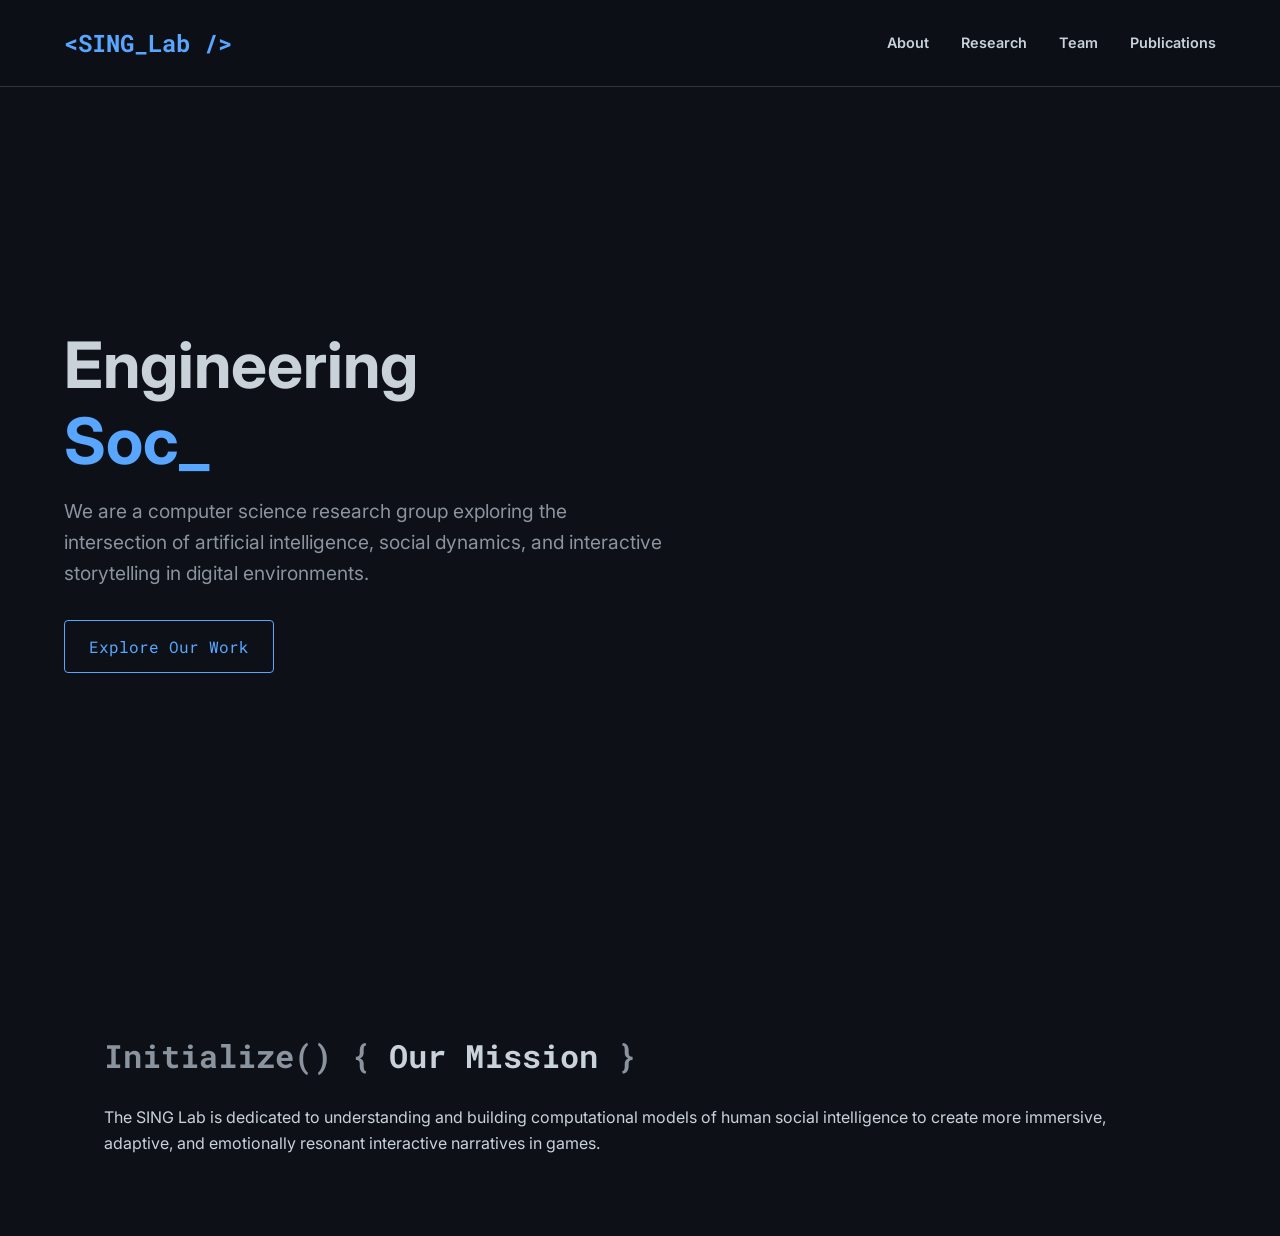
==== index.html @ e03c89e9 "init, first draft" ====
<!DOCTYPE html>
<html lang="en">
<head>
    <meta charset="UTF-8">
    <meta name="viewport" content="width=device-width, initial-scale=1.0">
    <title>SING Lab | Social Intelligence in Games</title>
    <link rel="stylesheet" href="style.css">
    <link href="https://fonts.googleapis.com/css2?family=Inter:wght@300;400;600&family=Roboto+Mono:wght@400;700&display=swap" rel="stylesheet">
</head>
<body>

    <nav>
        <div class="logo">&lt;SING_Lab /&gt;</div>
        <ul class="nav-links">
            <li><a href="#about">About</a></li>
            <li><a href="#research">Research</a></li>
            <li><a href="#team">Team</a></li>
            <li><a href="#publications">Publications</a></li>
        </ul>
    </nav>

    <header class="hero">
        <div class="hero-content">
            <h1>Engineering <br><span class="typewriter-text" id="typewriter"></span><span class="cursor">_</span></h1>
            <p>We are a computer science research group exploring the intersection of artificial intelligence, social dynamics, and interactive storytelling in digital environments.</p>
            <a href="#research" class="btn">Explore Our Work</a>
        </div>
    </header>

    <section id="about" class="container">
        <h2 class="section-title">Initialize() { <span>Our Mission</span> }</h2>
        <p>The SING Lab is dedicated to understanding and building computational models of human social intelligence to create more immersive, adaptive, and emotionally resonant interactive narratives in games.</p>
    </section>

    <script src="script.js"></script>
</body>
</html>
---- style.css ----
:root {
    /* Color Palette */
    --bg-main: #0d1117;       /* Deep IDE Dark */
    --bg-card: #161b22;       /* Slightly lighter for contrast */
    --text-primary: #c9d1d9;  /* Off-white */
    --text-muted: #8b949e;    /* Gray */
    --accent: #58a6ff;        /* Code Blue */
    --accent-hover: #1f6feb;
    
    /* Typography */
    --font-sans: 'Inter', sans-serif;
    --font-mono: 'Roboto Mono', monospace;
}

* {
    margin: 0;
    padding: 0;
    box-sizing: border-box;
}

body {
    font-family: var(--font-sans);
    background-color: var(--bg-main);
    color: var(--text-primary);
    line-height: 1.6;
}

/* Navigation */
nav {
    display: flex;
    justify-content: space-between;
    align-items: center;
    padding: 1.5rem 5%;
    background-color: rgba(13, 17, 23, 0.9);
    position: fixed;
    width: 100%;
    top: 0;
    backdrop-filter: blur(10px);
    border-bottom: 1px solid #30363d;
    z-index: 100;
}

.logo {
    font-family: var(--font-mono);
    font-weight: 700;
    font-size: 1.5rem;
    color: var(--accent);
}

.nav-links {
    display: flex;
    list-style: none;
    gap: 2rem;
}

.nav-links a {
    color: var(--text-primary);
    text-decoration: none;
    font-size: 0.9rem;
    font-weight: 600;
    transition: color 0.3s;
}

.nav-links a:hover {
    color: var(--accent);
}

/* Hero Section */
.hero {
    height: 100vh;
    display: flex;
    align-items: center;
    padding: 0 5%;
    margin-top: 50px;
}

.hero-content {
    max-width: 800px;
}

h1 {
    font-size: 4rem;
    line-height: 1.2;
    margin-bottom: 1rem;
}

.typewriter-text {
    color: var(--accent);
}

.cursor {
    animation: blink 1s step-end infinite;
    color: var(--accent);
}

@keyframes blink {
    50% { opacity: 0; }
}

.hero p {
    font-size: 1.2rem;
    color: var(--text-muted);
    margin-bottom: 2rem;
    max-width: 600px;
}

/* Buttons */
.btn {
    display: inline-block;
    padding: 0.8rem 1.5rem;
    background-color: transparent;
    color: var(--accent);
    text-decoration: none;
    border: 1px solid var(--accent);
    border-radius: 4px;
    font-family: var(--font-mono);
    transition: all 0.3s;
}

.btn:hover {
    background-color: var(--accent);
    color: var(--bg-main);
}

/* Container & Sections */
.container {
    padding: 5rem 5%;
    max-width: 1200px;
    margin: 0 auto;
}

.section-title {
    font-family: var(--font-mono);
    font-size: 2rem;
    margin-bottom: 1.5rem;
    color: var(--text-muted);
}

.section-title span {
    color: var(--text-primary);
}
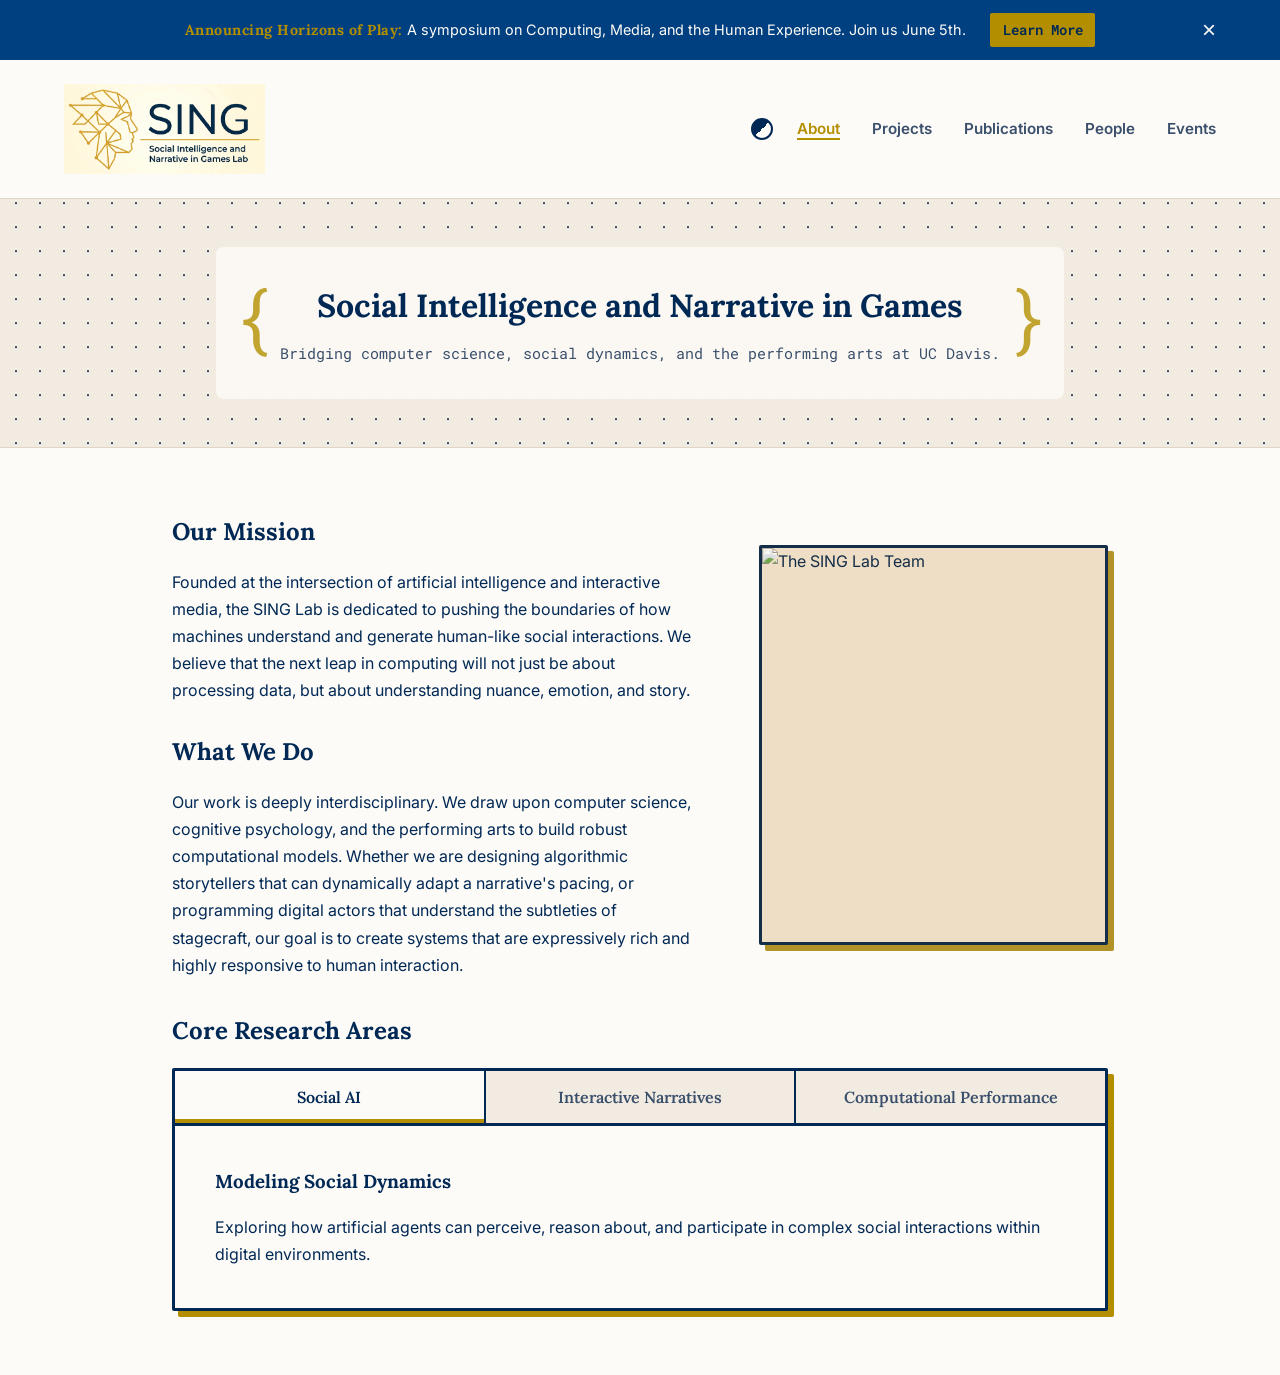
==== commit eb00cf8c: "adding base files" ====
--- a/index.html
+++ b/index.html
@@ -3,33 +3,82 @@
 <head>
     <meta charset="UTF-8">
     <meta name="viewport" content="width=device-width, initial-scale=1.0">
-    <title>SING Lab | Social Intelligence in Games</title>
+    <title>About | SING Lab</title>
     <link rel="stylesheet" href="style.css">
-    <link href="https://fonts.googleapis.com/css2?family=Inter:wght@300;400;600&family=Roboto+Mono:wght@400;700&display=swap" rel="stylesheet">
+    <link href="https://fonts.googleapis.com/css2?family=Lora:wght@400;600&family=Inter:wght@300;400;600&family=Roboto+Mono:wght@700&display=swap" rel="stylesheet">
 </head>
 <body>
+    <div class="symposium-banner" id="symposium-banner">
+        <span class="banner-text"><strong>Announcing Horizons of Play:</strong> A symposium on Computing, Media, and the Human Experience. Join us June 5th.</span>
+        <a href="events.html" class="banner-btn">Learn More</a>
+        <button id="close-banner" class="close-banner-btn" aria-label="Dismiss banner">&times;</button>
+    </div>
 
     <nav>
-        <div class="logo">&lt;SING_Lab /&gt;</div>
+        <a href="index.html" class="nav-brand">
+            <img src="media/sing-logo-test.png" alt="SING Lab Logo" class="brand-icon">
+        </a>
+        <button id="theme-toggle" class="theme-btn" aria-label="Toggle Dark Mode"></button>
+        <button class="hamburger" aria-label="Toggle navigation">
+            <span class="bar"></span>
+            <span class="bar"></span>
+            <span class="bar"></span>
+        </button>
+
         <ul class="nav-links">
-            <li><a href="#about">About</a></li>
-            <li><a href="#research">Research</a></li>
-            <li><a href="#team">Team</a></li>
-            <li><a href="#publications">Publications</a></li>
+            <li><a href="index.html">About</a></li>
+            <li><a href="projects.html">Projects</a></li>
+            <li><a href="publications.html">Publications</a></li>
+            <li><a href="people.html">People</a></li>
+            <li><a href="events.html">Events</a></li>
         </ul>
     </nav>
 
     <header class="hero">
-        <div class="hero-content">
-            <h1>Engineering <br><span class="typewriter-text" id="typewriter"></span><span class="cursor">_</span></h1>
-            <p>We are a computer science research group exploring the intersection of artificial intelligence, social dynamics, and interactive storytelling in digital environments.</p>
-            <a href="#research" class="btn">Explore Our Work</a>
+        <div class="container hero-content">
+            <h1 id="glitch-target">Social Intelligence and Narrative in Games</h1>
+            <p>Bridging computer science, social dynamics, and the performing arts at UC Davis.</p>
         </div>
     </header>
 
-    <section id="about" class="container">
-        <h2 class="section-title">Initialize() { <span>Our Mission</span> }</h2>
-        <p>The SING Lab is dedicated to understanding and building computational models of human social intelligence to create more immersive, adaptive, and emotionally resonant interactive narratives in games.</p>
+    <section class="container pb-2 split-layout">
+        <div class="about-text">
+            <h2>Our Mission</h2>
+            <p>Founded at the intersection of artificial intelligence and interactive media, the SING Lab is dedicated to pushing the boundaries of how machines understand and generate human-like social interactions. We believe that the next leap in computing will not just be about processing data, but about understanding nuance, emotion, and story.</p>
+            <br>
+            <h2>What We Do</h2>
+            <p>Our work is deeply interdisciplinary. We draw upon computer science, cognitive psychology, and the performing arts to build robust computational models. Whether we are designing algorithmic storytellers that can dynamically adapt a narrative's pacing, or programming digital actors that understand the subtleties of stagecraft, our goal is to create systems that are expressively rich and highly responsive to human interaction.</p>
+        </div>
+        
+        <div class="about-image">
+            <img src="lab-photo.jpg" alt="The SING Lab Team" class="image-frame" style="min-height: 400px;">
+        </div>
+    </section>
+
+    <section id="research" class="container pt-0">
+        <h2>Core Research Areas</h2>
+        <div class="tab-container">
+            <div class="tab-buttons">
+                <button class="tab-btn active" onclick="openTab(event, 'social-ai')">Social AI</button>
+                <button class="tab-btn" onclick="openTab(event, 'interactive-narrative')">Interactive Narratives</button>
+                <button class="tab-btn" onclick="openTab(event, 'computational-performance')">Computational Performance</button>
+            </div>
+
+            <div id="social-ai" class="tab-content active">
+                <h3>Modeling Social Dynamics</h3>
+                <p>Exploring how artificial agents can perceive, reason about, and participate in complex social interactions within digital environments.</p>
+            </div>
+
+            <div id="interactive-narrative" class="tab-content">
+                <h3>Algorithmic Story Generation</h3>
+                <p>Focusing on the computational authoring of complex narratives, creating systems that autonomously generate compelling dramatic arcs, dynamic plotlines, and deeply expressive story worlds.</p>
+            </div>
+
+            <div id="computational-performance" class="tab-content">
+                <h3>Theatrical and Artistic Execution</h3>
+                <p>Bridging computer science and the performing arts by developing systems that model stagecraft and seek to enable human-like artistic performances in virtual spaces.</p>
+            </div>
+        </div>
     </section>
 
     <script src="script.js"></script>
--- a/style.css
+++ b/style.css
@@ -1,14 +1,19 @@
+/* =========================================
+   1. GLOBAL VARIABLES & BASE STYLES
+   ========================================= */
 :root {
-    /* Color Palette */
-    --bg-main: #0d1117;       /* Deep IDE Dark */
-    --bg-card: #161b22;       /* Slightly lighter for contrast */
-    --text-primary: #c9d1d9;  /* Off-white */
-    --text-muted: #8b949e;    /* Gray */
-    --accent: #58a6ff;        /* Code Blue */
-    --accent-hover: #1f6feb;
+    /* Modern Parchment & UC Davis Theme */
+    --bg-main: #FDFBF7;       /* Bright, warm ivory (Main Parchment) */
+    --bg-secondary: #F2EBE1;  /* Slightly deeper cream for contrast */
+    --text-main: #002855;     /* Deep Navy (Aggie Blue) */
+    --text-muted: #3A4F6B;    /* Lighter blue-gray for secondary text */
+    --accent-blue: #004080;   /* Academic Blue */
+    --accent-gold: #B38F00;   /* Refined UC Davis Gold */
+    --border-color: #E0D6C8;  /* Warm, subtle border */
     
     /* Typography */
-    --font-sans: 'Inter', sans-serif;
+    --font-heading: 'Lora', serif;
+    --font-body: 'Inter', sans-serif;
     --font-mono: 'Roboto Mono', monospace;
 }
 
@@ -19,32 +24,135 @@
 }
 
 body {
-    font-family: var(--font-sans);
-    background-color: var(--bg-main);
-    color: var(--text-primary);
-    line-height: 1.6;
-}
-
-/* Navigation */
+    font-family: var(--font-body);
+    background-color: var(--bg-main);
+    color: var(--text-main);
+    line-height: 1.7;
+}
+
+h1, h2, h3 {
+    font-family: var(--font-heading);
+    color: var(--text-main);
+    margin-bottom: 1rem;
+}
+
+/* =========================================
+   1.5 DARK MODE VARIABLES & TOGGLE BUTTON
+   ========================================= */
+
+body.dark-theme {
+    --bg-main: #0D1520;       
+    --bg-secondary: #162032;  
+    --text-main: #E2E8F0;     
+    --text-muted: #94A3B8;    
+    --accent-blue: #60A5FA;   
+    --accent-gold: #C5A059;   /* Softer, antique brass/gold instead of bright yellow */
+    --border-color: #1E293B;  
+}
+
+.theme-btn {
+    width: 22px;
+    height: 22px;
+    border-radius: 50%;
+    border: 2px solid var(--text-main);
+    /* Creates a 50/50 diagonal split */
+    background: linear-gradient(135deg, var(--text-main) 50%, transparent 50%);
+    padding: 0;
+    cursor: pointer;
+    margin-right: 1.5rem;
+    margin-left: auto; /* Pushes it to the right on mobile */
+    transition: transform 0.3s ease, border-color 0.3s ease;
+}
+
+.theme-btn:hover {
+    transform: scale(1.1);
+}
+
+/* Update the circle's colors when in dark mode */
+body.dark-theme .theme-btn {
+    border-color: var(--accent-gold);
+    background: linear-gradient(135deg, var(--accent-gold) 50%, transparent 50%);
+}
+
+/* =========================================
+   DARK MODE: HERO CONTENT OVERRIDES
+   ========================================= */
+.dark-theme .hero-content {
+    /* Converts your Deep Slate background (#0D1520) into a transparent RGBA */
+    background-color: rgba(13, 21, 32, 0.85); 
+}
+
+/* Optional: Make the brackets Syntax Blue in dark mode for an IDE feel */
+.dark-theme .hero-content::before,
+.dark-theme .hero-content::after {
+    color: var(--accent-blue); 
+}
+
+/* =========================================
+   2. UTILITIES & CONTAINERS
+   ========================================= */
+.container {
+    max-width: 1000px;
+    margin: 0 auto;
+    padding: 4rem 2rem;
+}
+
+/* Replaces inline styles for specific spacing tweaks */
+.pt-0 { padding-top: 0 !important; }
+.pb-2 { padding-bottom: 2rem !important; }
+.mb-4 { margin-bottom: 4rem !important; }
+
+/* Replaces inline styles for empty states and loading messages */
+.text-italic-muted {
+    color: var(--text-muted);
+    font-style: italic;
+}
+
+/* =========================================
+   3. NAVIGATION & HAMBURGER
+   ========================================= */
 nav {
     display: flex;
     justify-content: space-between;
     align-items: center;
     padding: 1.5rem 5%;
-    background-color: rgba(13, 17, 23, 0.9);
-    position: fixed;
-    width: 100%;
+    background-color: var(--bg-main);
+    border-bottom: 1px solid var(--border-color);
+    position: sticky;
     top: 0;
-    backdrop-filter: blur(10px);
-    border-bottom: 1px solid #30363d;
     z-index: 100;
 }
 
-.logo {
-    font-family: var(--font-mono);
+/* =========================================
+   NAVBAR BRANDING (LOGO & TEXT)
+   ========================================= */
+.nav-brand {
+    display: flex;
+    align-items: center;
+    gap: 0.8rem; /* Space between the image and the text */
+    text-decoration: none;
+    cursor: pointer;
+}
+
+.brand-icon {
+    height: 90px; /* Increased from 36px so it's clearly legible */
+    width: auto;
+    object-fit: contain;
+}
+
+.brand-text {
+    font-family: var(--font-mono);
+    font-size: 1.4rem;
     font-weight: 700;
-    font-size: 1.5rem;
-    color: var(--accent);
+    color: var(--text-main);
+    /* Set a fixed width so the navbar doesn't jump around when the text scrambles */
+    min-width: 105px; 
+    display: inline-block;
+}
+
+/* Ensure the text color correctly swaps in Dark Mode */
+.dark-theme .brand-text {
+    color: var(--text-main); 
 }
 
 .nav-links {
@@ -54,88 +162,797 @@
 }
 
 .nav-links a {
-    color: var(--text-primary);
     text-decoration: none;
+    color: var(--text-muted);
+    font-weight: 600;
+    font-size: 0.95rem;
+    transition: color 0.2s ease;
+}
+
+.nav-links a:hover {
+    color: var(--accent-gold); 
+}
+
+/* Highlights the currently active page in the navbar */
+.nav-links a.active {
+    color: var(--accent-gold);
+    font-weight: 600;
+    border-bottom: 2px solid var(--accent-gold);
+}
+
+.hamburger {
+    display: none;
+    background: none;
+    border: none;
+    cursor: pointer;
+    padding: 0.5rem;
+}
+
+.hamburger .bar {
+    display: block;
+    width: 25px;
+    height: 3px;
+    margin: 5px auto;
+    background-color: var(--text-main); 
+    transition: all 0.3s ease-in-out;
+}
+
+.hamburger:hover .bar {
+    background-color: var(--accent-gold);
+}
+
+/* =========================================
+   4. HERO SECTIONS (ALL PAGES)
+   ========================================= */
+.hero {
+    /* Slightly reduced padding */
+    padding: 3rem 1.5rem; 
+    background-color: var(--bg-secondary);
+    border-bottom: 1px solid var(--border-color);
+    text-align: center;
+    
+    /* Subtle Computational Dot Grid */
+    background-image: radial-gradient(var(--text-muted) 1px, transparent 1px);
+    background-size: 24px 24px;
+    background-position: center;
+}
+
+.hero-content {
+    display: inline-block;
+    padding: 2rem 4rem; /* Extra side padding to give the brackets room to breathe */
+    position: relative; 
+    
+    /* The Contrast Fix: A frosted background that softens the dots behind the text */
+    background-color: rgba(253, 251, 247, 0.85); /* Your ivory color at 85% opacity */
+    backdrop-filter: blur(4px);
+    -webkit-backdrop-filter: blur(4px);
+    
+    border-radius: 8px;
+    border: none;
+    box-shadow: none;
+}
+
+/* The Brackets */
+.hero-content::before,
+.hero-content::after {
+    font-family: var(--font-mono);
+    color: var(--accent-gold);
+    font-size: 4.5rem; /* Slightly larger */
+    font-weight: 400; /* Slightly thicker */
+    position: absolute;
+    top: 50%;
+    transform: translateY(-55%);
+    opacity: 0.8; /* Increased from 0.3 so they clearly stand out */
+}
+
+.hero-content::before {
+    content: '{';
+    left: 1rem;
+}
+
+.hero-content::after {
+    content: '}';
+    right: 1rem;
+}
+
+/* Specific modifier for the 404 page */
+.hero.hero-compact {
+    padding: 3rem 2rem; 
+}
+
+.hero h1 {
+    color: var(--text-main);
+    margin-bottom: 0.5rem;
+}
+
+.hero p {
+    color: var(--text-muted);
+    font-family: var(--font-mono); /* Use the mono font for the sub-header */
+    font-size: 0.95rem;
+}
+
+/* =========================================
+   5. INDEX PAGE: RESEARCH TABS
+   ========================================= */
+.tab-container {
+    background-color: var(--bg-main);
+    overflow: hidden;
+    border: 3px solid var(--text-main);
+    border-radius: 2px;
+    box-shadow: 6px 6px 0px var(--accent-gold);
+}
+
+.tab-buttons {
+    display: flex;
+    background-color: var(--bg-secondary);
+    border-bottom: 3px solid var(--text-main);
+}
+
+.tab-btn {
+    flex: 1;
+    background: none;
+    padding: 1rem;
+    font-size: 1rem;
+    font-family: var(--font-heading);
+    font-weight: 600;
+    color: var(--text-muted);
+    cursor: pointer;
+    transition: all 0.3s ease;
+    border: none;
+    border-right: 2px solid var(--text-main);
+}
+
+.tab-btn:last-child {
+    border-right: none;
+}
+
+.tab-btn:hover {
+    background-color: #E8DECC;
+}
+
+.tab-btn.active {
+    background-color: var(--bg-main);
+    color: var(--text-main);
+    box-shadow: inset 0 -4px 0 var(--accent-gold); 
+}
+
+.tab-content {
+    display: none;
+    padding: 2.5rem;
+    animation: fadeIn 0.4s ease-in-out;
+}
+
+.tab-content.active {
+    display: block;
+}
+
+@keyframes fadeIn {
+    from { opacity: 0; transform: translateY(5px); }
+    to { opacity: 1; transform: translateY(0); }
+}
+
+/* =========================================
+   6. PEOPLE PAGE: TEAM CARDS
+   ========================================= */
+.team-grid {
+    display: grid;
+    grid-template-columns: repeat(auto-fit, minmax(300px, 1fr));
+    gap: 2rem;
+    margin-top: 2rem;
+}
+
+.team-card {
+    background-color: var(--bg-main);
+    padding: 2rem;
+    border: 3px solid var(--text-main);
+    border-radius: 2px;
+    box-shadow: 6px 6px 0px var(--accent-gold);
+}
+
+.team-card h3 {
+    color: var(--accent-blue);
+    margin-bottom: 0.5rem;
+}
+
+.role {
+    font-family: var(--font-mono);
+    font-size: 0.85rem;
+    color: var(--accent-gold);
+    margin-bottom: 1rem;
+    display: block;
+}
+
+.profile-pic {
+    width: 150px;
+    height: 150px;
+    border-radius: 50%;
+    object-fit: cover; /* Ensures non-square images aren't stretched */
+    border: 3px solid var(--text-main);
+    box-shadow: 4px 4px 0px var(--accent-gold);
+    margin-bottom: 1.5rem;
+    
+    /* Applies the same subtle vintage warmth used on project images */
+    filter: sepia(0.2) contrast(0.95);
+    transition: all 0.3s ease;
+}
+
+.profile-pic:hover {
+    filter: sepia(0) contrast(1);
+    transform: translateY(-2px);
+    box-shadow: 4px 6px 0px var(--accent-gold);
+}
+
+/* Optional: Centers the content inside the team cards for a cleaner directory look */
+.team-card {
+    text-align: center;
+    display: flex;
+    flex-direction: column;
+    align-items: center;
+}
+
+/* =========================================
+   6.5 CONTACT & SOCIAL ICONS
+   ========================================= */
+.contact-strip {
+    display: flex;
+    justify-content: center; /* Centers both items neatly in the card */
+    align-items: center;
+    gap: 1.5rem; /* Guarantees space between email and socials */
+    flex-wrap: wrap; /* Allows stacking on very small screens to prevent overlap */
+    
+    margin-top: auto; /* Pushes the strip to the bottom of the card */
+    padding-top: 1.2rem;
+    border-top: 1px dashed var(--border-color);
+}
+
+.email-link {
+    font-family: var(--font-mono);
+    font-size: 0.85rem;
+    color: var(--accent-blue);
+    text-decoration: none;
+    transition: color 0.2s ease;
+}
+
+.email-link:hover {
+    color: var(--accent-gold);
+    text-decoration: underline;
+}
+
+.social-icons {
+    display: flex;
+    gap: 0.8rem;
+}
+
+.social-icon svg {
+    width: 18px;
+    height: 18px;
+    fill: var(--text-muted);
+    transition: fill 0.2s ease, transform 0.2s ease;
+}
+
+.social-icon:hover svg {
+    fill: var(--accent-gold);
+    transform: translateY(-2px); /* Slight 'pop' effect on hover */
+}
+
+/* =========================================
+   7. PROJECTS PAGE: PROJECT CARDS
+   ========================================= */
+.project-grid {
+    display: grid;
+    grid-template-columns: repeat(auto-fit, minmax(350px, 1fr));
+    gap: 2.5rem;
+    margin-top: 2rem;
+}
+
+.project-card {
+    background-color: var(--bg-main);
+    padding: 2.5rem;
+    border: 3px solid var(--text-main);
+    border-radius: 2px;
+    box-shadow: 6px 6px 0px var(--accent-gold);
+    display: flex;
+    flex-direction: column;
+}
+
+.project-card h3 {
+    color: var(--accent-blue);
+    margin-bottom: 0.5rem;
+    font-size: 1.4rem;
+}
+
+.project-meta {
+    font-family: var(--font-mono);
+    font-size: 0.85rem;
+    color: var(--accent-gold);
+    margin-bottom: 1.5rem;
+    display: block;
+    border-bottom: 1px solid var(--border-color);
+    padding-bottom: 0.5rem;
+}
+
+.project-card p {
+    flex-grow: 1;
+}
+
+/* =========================================
+   8. PUBLICATIONS PAGE: PUBLICATION LISTS
+   ========================================= */
+
+/* Remove the old .pub-container-box entirely */
+
+.pub-list {
+    list-style: none;
+    margin-top: 1rem;
+    margin-bottom: 3rem; /* Adds space before the next year */
+}
+
+/* Turn each paper into an individual "Catalog Card" */
+.pub-item {
+    display: flex;
+    flex-direction: column;
+    gap: 0.4rem;
+    background-color: var(--bg-main);
+    padding: 1.5rem 2rem;
+    border: 2px solid var(--text-main);
+    border-radius: 2px;
+    margin-bottom: 1.5rem;
+    
+    /* A softer shadow for the cards to keep the page from feeling too heavy */
+    box-shadow: 4px 4px 0px var(--border-color); 
+    transition: transform 0.2s ease, box-shadow 0.2s ease;
+}
+
+/* Interactive hover effect so the cards feel alive */
+.pub-item:hover {
+    transform: translateY(-2px);
+    box-shadow: 4px 6px 0px var(--accent-gold);
+}
+
+.pub-title {
+    font-size: 1.25rem;
+    font-weight: 600;
+    color: var(--accent-blue);
+    line-height: 1.4;
+}
+
+.pub-authors {
+    color: var(--text-main);
+    font-weight: 600; 
+    font-size: 1rem;
+}
+
+.pub-venue-block {
+    font-size: 0.95rem;
+    color: var(--text-muted);
+}
+
+.pub-venue {
+    font-style: italic; 
+}
+
+.pub-actions {
+    display: flex;
+    gap: 0.8rem;
+    margin-top: 0.8rem;
+    padding-top: 0.8rem;
+    border-top: 1px dashed var(--border-color); /* Subtle divider above links */
+}
+
+.pub-action-btn {
+    font-family: var(--font-mono);
+    font-size: 0.8rem;
+    text-transform: uppercase;
+    text-decoration: none;
+    color: var(--accent-gold);
+    border: 1px solid var(--accent-gold);
+    padding: 0.2rem 0.6rem;
+    border-radius: 2px;
+    transition: all 0.2s ease;
+}
+
+.pub-action-btn:hover {
+    background-color: var(--accent-gold);
+    color: var(--bg-main);
+}
+
+/* =========================================
+   9. EVENTS PAGE: SYMPOSIUM CARDS & TIMERS
+   ========================================= */
+.featured-event {
+    background-color: var(--bg-main);
+    padding: 3rem;
+    border: 3px solid var(--text-main);
+    border-radius: 2px;
+    box-shadow: 8px 8px 0px var(--accent-gold);
+    margin-bottom: 4rem;
+    position: relative;
+    overflow: hidden; /* Keeps the watermark inside the card */
+}
+
+/* The Subtle Watermark */
+.featured-event::after {
+    content: '"';
+    position: absolute;
+    right: 10px;
+    bottom: -120px;
+    font-size: 20rem;
+    font-family: var(--font-heading); /* Serif font makes the quote mark look elegant */
+    color: var(--accent-gold);
+    opacity: 0.05; 
+    pointer-events: none;
+}
+
+.event-header {
+    display: flex;
+    justify-content: space-between;
+    align-items: flex-start;
+    flex-wrap: wrap;
+    gap: 2rem;
+    border-bottom: 2px solid var(--text-main);
+    padding-bottom: 1.5rem;
+    margin-bottom: 2rem;
+}
+
+.event-title h2 {
+    font-size: 2.5rem;
+    color: var(--accent-blue);
+    margin-bottom: 0.5rem;
+}
+
+.event-meta {
+    font-family: var(--font-mono);
+    color: var(--accent-gold);
+    font-weight: bold;
+}
+
+.countdown {
+    display: flex;
+    gap: 1rem;
+    text-align: center;
+}
+
+.time-box {
+    background-color: var(--bg-secondary);
+    border: 2px solid var(--text-main);
+    padding: 1rem;
+    min-width: 80px;
+}
+
+.time-box span {
+    display: block;
+    font-family: var(--font-mono);
+    font-size: 1.5rem;
+    color: var(--text-main);
+    font-weight: bold;
+}
+
+.time-box small {
+    font-family: var(--font-heading);
+    font-size: 0.8rem;
+    color: var(--text-muted);
+    text-transform: uppercase;
+}
+
+.speaker-list {
+    display: grid;
+    grid-template-columns: repeat(auto-fit, minmax(200px, 1fr));
+    gap: 1.5rem;
+    margin-top: 2rem;
+    padding-top: 2rem;
+    border-top: 1px dashed var(--border-color);
+}
+
+.speaker h4 {
+    color: var(--text-main);
+    margin-bottom: 0.2rem;
+}
+
+.speaker p {
+    font-size: 0.85rem;
+    color: var(--text-muted);
+}
+
+/* =========================================
+   10. 404 PAGE: INTERACTIVE TERMINAL
+   ========================================= */
+.story-container {
+    background-color: var(--bg-secondary);
+    padding: 3rem;
+    border: 3px solid var(--text-main);
+    border-radius: 2px;
+    box-shadow: 6px 6px 0px var(--accent-gold);
+    min-height: 300px;
+    display: flex;
+    flex-direction: column;
+    justify-content: center;
+}
+
+#story-text {
+    font-family: var(--font-heading);
+    font-size: 1.25rem;
+    margin-bottom: 2rem;
+    color: var(--text-main);
+}
+
+.choices {
+    display: flex;
+    flex-direction: column;
+    gap: 1rem;
+}
+
+.choice-btn {
+    background-color: var(--bg-main);
+    color: var(--accent-blue);
+    border: 2px solid var(--accent-blue);
+    padding: 1rem;
+    font-family: var(--font-mono);
     font-size: 0.9rem;
+    cursor: pointer;
+    transition: all 0.2s ease;
+    text-align: left;
+}
+
+.choice-btn:hover {
+    background-color: var(--accent-blue);
+    color: var(--bg-main);
+}
+
+/* =========================================
+   11. SPLIT LAYOUTS & IMAGE FRAMES
+   ========================================= */
+
+/* Two-column grid for the About section */
+.split-layout {
+    display: grid;
+    grid-template-columns: 3fr 2fr; /* Text takes 60%, Image takes 40% */
+    gap: 4rem;
+    align-items: center;
+}
+
+/* Two-column grid for the Research Tabs */
+.tab-split {
+    display: grid;
+    grid-template-columns: 2fr 1fr; /* Text takes 66%, Image takes 33% */
+    gap: 2rem;
+    align-items: start;
+}
+
+/* The Manuscript Image Frame */
+.image-frame {
+    width: 100%;
+    height: 100%;
+    min-height: 250px;
+    object-fit: cover; /* Ensures photos fill the box without stretching */
+    display: block;
+    background-color: var(--border-color); /* Acts as a placeholder color if no image is loaded */
+    border: 3px solid var(--text-main);
+    border-radius: 2px;
+    box-shadow: 6px 6px 0px var(--accent-gold);
+    
+    /* A subtle aesthetic touch: gives images a slight warm tint to match the parchment, which clears on hover */
+    filter: sepia(0.3) contrast(0.95);
+    transition: all 0.3s ease;
+}
+
+.image-frame:hover {
+    filter: sepia(0) contrast(1);
+    transform: translateY(-2px);
+    box-shadow: 6px 8px 0px var(--accent-gold);
+}
+
+/* =========================================
+   12. GLOBAL SYMPOSIUM BANNER
+   ========================================= */
+.symposium-banner {
+    background-color: var(--accent-blue);
+    color: var(--bg-main);
+    text-align: center;
+    padding: 0.8rem 5%;
+    
+    /* Flexbox for centering */
+    display: flex;
+    justify-content: center;
+    align-items: center;
+    gap: 1.5rem;
+    font-family: var(--font-body);
+    font-size: 0.9rem;
+    
+    /* Add relative positioning so the close button can anchor to the right edge */
+    position: relative; 
+    z-index: 101; 
+}
+
+.banner-text strong {
+    font-family: var(--font-heading);
+    color: var(--accent-gold); /* Gold highlight for the symposium name */
+    letter-spacing: 0.5px;
+}
+
+.banner-btn {
+    background-color: var(--accent-gold);
+    color: var(--text-main);
+    text-decoration: none;
+    padding: 0.3rem 0.8rem;
     font-weight: 600;
-    transition: color 0.3s;
-}
-
-.nav-links a:hover {
-    color: var(--accent);
-}
-
-/* Hero Section */
-.hero {
-    height: 100vh;
-    display: flex;
-    align-items: center;
-    padding: 0 5%;
-    margin-top: 50px;
-}
-
-.hero-content {
-    max-width: 800px;
-}
-
-h1 {
-    font-size: 4rem;
-    line-height: 1.2;
-    margin-bottom: 1rem;
-}
-
-.typewriter-text {
-    color: var(--accent);
-}
-
-.cursor {
-    animation: blink 1s step-end infinite;
-    color: var(--accent);
-}
-
-@keyframes blink {
-    50% { opacity: 0; }
-}
-
-.hero p {
-    font-size: 1.2rem;
+    font-family: var(--font-mono);
+    border-radius: 2px;
+    transition: all 0.2s ease;
+}
+
+.banner-btn:hover {
+    background-color: var(--bg-main);
+    color: var(--text-main);
+}
+
+.close-banner-btn {
+    background: none;
+    border: none;
+    color: var(--bg-main);
+    font-size: 1.5rem;
+    cursor: pointer;
+    
+    /* Absolute positioning removes it from the flex flow, fixing the centering */
+    position: absolute;
+    right: 5%; 
+    transition: transform 0.2s ease;
+}
+
+.close-banner-btn:hover {
+    transform: scale(1.2);
+}
+
+/* Fix the banner colors in dark mode for readability and contrast */
+body.dark-theme .symposium-banner {
+    background-color: #1A2B45; /* A distinct, rich dark navy to separate it from the header's --bg-secondary */
+    color: var(--text-main);   /* Swaps the text to crisp off-white so it is highly readable */
+    border-bottom: 1px solid var(--border-color);
+}
+
+body.dark-theme .symposium-banner .close-banner-btn {
+    color: var(--text-muted); /* Softens the 'X' slightly so it doesn't overpower the text */
+}
+
+body.dark-theme .banner-text strong {
+    color: var(--accent-gold); /* Keeps the muted brass highlight */
+}
+
+/* =========================================
+   13. SYMPOSIUM TIMELINE
+   ========================================= */
+.program-timeline {
+    margin-top: 1.5rem;
+    display: flex;
+    flex-direction: column;
+    gap: 1.5rem; /* This creates the space between the events */
+}
+
+.timeline-item {
+    position: relative;
+    padding-left: 2.5rem; /* Space between the circle/line and the text */
+    display: flex;
+    gap: 2rem;
+}
+
+/* 1. Draw the Connecting Line */
+.timeline-item::after {
+    content: '';
+    position: absolute;
+    
+    /* Perfect horizontal centering: Circle is 14px wide. Line is 2px wide. 
+       (14/2) - (2/2) = 6px offset from the left. */
+    left: 6px; 
+    
+    /* Start exactly at the top of the circle */
+    top: 0.3rem; 
+    
+    /* Height perfectly bridges the item and the 1.5rem gap to the next item */
+    height: calc(100% + 1.5rem); 
+    width: 2px;
+    background-color: var(--accent-gold);
+    z-index: 1; /* Puts the line behind the circle */
+}
+
+/* Hide the line on the very last event so it doesn't dangle */
+.timeline-item:last-child::after {
+    display: none;
+}
+
+/* 2. Draw the Circle */
+.timeline-item::before {
+    content: '';
+    position: absolute;
+    left: 0; 
+    top: 0.3rem; /* Aligns vertically with the text */
+    
+    /* 10px width + 4px border = 14px total width */
+    width: 10px;
+    height: 10px;
+    border-radius: 50%;
+    background-color: var(--bg-main);
+    border: 2px solid var(--accent-gold);
+    z-index: 2; /* Keeps the circle sitting on top of the line */
+}
+
+.timeline-item .time {
+    font-family: var(--font-mono);
+    color: var(--accent-gold);
+    font-weight: 700;
+    min-width: 80px;
+}
+
+.timeline-item .session h4 {
+    color: var(--text-main);
+    margin-bottom: 0.2rem;
+    font-size: 1.1rem;
+}
+
+.timeline-item .session p {
     color: var(--text-muted);
-    margin-bottom: 2rem;
-    max-width: 600px;
-}
-
-/* Buttons */
-.btn {
-    display: inline-block;
-    padding: 0.8rem 1.5rem;
-    background-color: transparent;
-    color: var(--accent);
-    text-decoration: none;
-    border: 1px solid var(--accent);
-    border-radius: 4px;
-    font-family: var(--font-mono);
-    transition: all 0.3s;
-}
-
-.btn:hover {
-    background-color: var(--accent);
-    color: var(--bg-main);
-}
-
-/* Container & Sections */
-.container {
-    padding: 5rem 5%;
-    max-width: 1200px;
-    margin: 0 auto;
-}
-
-.section-title {
-    font-family: var(--font-mono);
-    font-size: 2rem;
-    margin-bottom: 1.5rem;
-    color: var(--text-muted);
-}
-
-.section-title span {
-    color: var(--text-primary);
+    font-size: 0.9rem;
+    font-style: italic;
+}
+
+/* =========================================
+   14. MOBILE VIEWPORTS & RESPONSIVE DESIGN
+   ========================================= */
+@media screen and (max-width: 768px) {
+    nav {
+        flex-wrap: wrap;
+        padding: 1rem 1.5rem;
+    }
+
+    .hamburger { display: block; }
+
+    .nav-links {
+        width: 100%;
+        flex-direction: column;
+        align-items: center;
+        gap: 0;
+        max-height: 0;
+        overflow: hidden;
+        transition: max-height 0.4s ease-in-out;
+    }
+
+    .nav-links.active {
+        max-height: 350px; 
+        margin-top: 1rem;
+    }
+
+    .nav-links a {
+        display: block;
+        padding: 1rem;
+        width: 100%;
+        text-align: center;
+        border-top: 1px solid var(--border-color);
+    }
+
+    .hamburger.active .bar:nth-child(2) { opacity: 0; }
+    .hamburger.active .bar:nth-child(1) { transform: translateY(8px) rotate(45deg); background-color: var(--accent-gold); }
+    .hamburger.active .bar:nth-child(3) { transform: translateY(-8px) rotate(-45deg); background-color: var(--accent-gold); }
+
+    .hero h1 { font-size: 2.2rem; }
+    .hero p { font-size: 1.1rem; }
+    .container { padding: 2.5rem 1.5rem; }
+    
+    .tab-buttons { flex-direction: column; }
+    .tab-btn { border-right: none; border-bottom: 2px solid var(--text-main); }
+    .tab-btn:last-child { border-bottom: none; }
+    .tab-btn.active { box-shadow: inset 6px 0 0 var(--accent-gold); }
+    .tab-content { padding: 1.5rem; }
+    
+    .team-grid, .project-grid {
+        grid-template-columns: 1fr;
+        gap: 1.5rem;
+    }
+    
+    .pub-item { padding: 1rem 0; }
+    .pub-container-box { padding: 1.5rem; }
+
+    /* Collapse split layouts into a single column on mobile */
+    .split-layout, 
+    .tab-split {
+        grid-template-columns: 1fr;
+        gap: 2rem;
+    }
 }
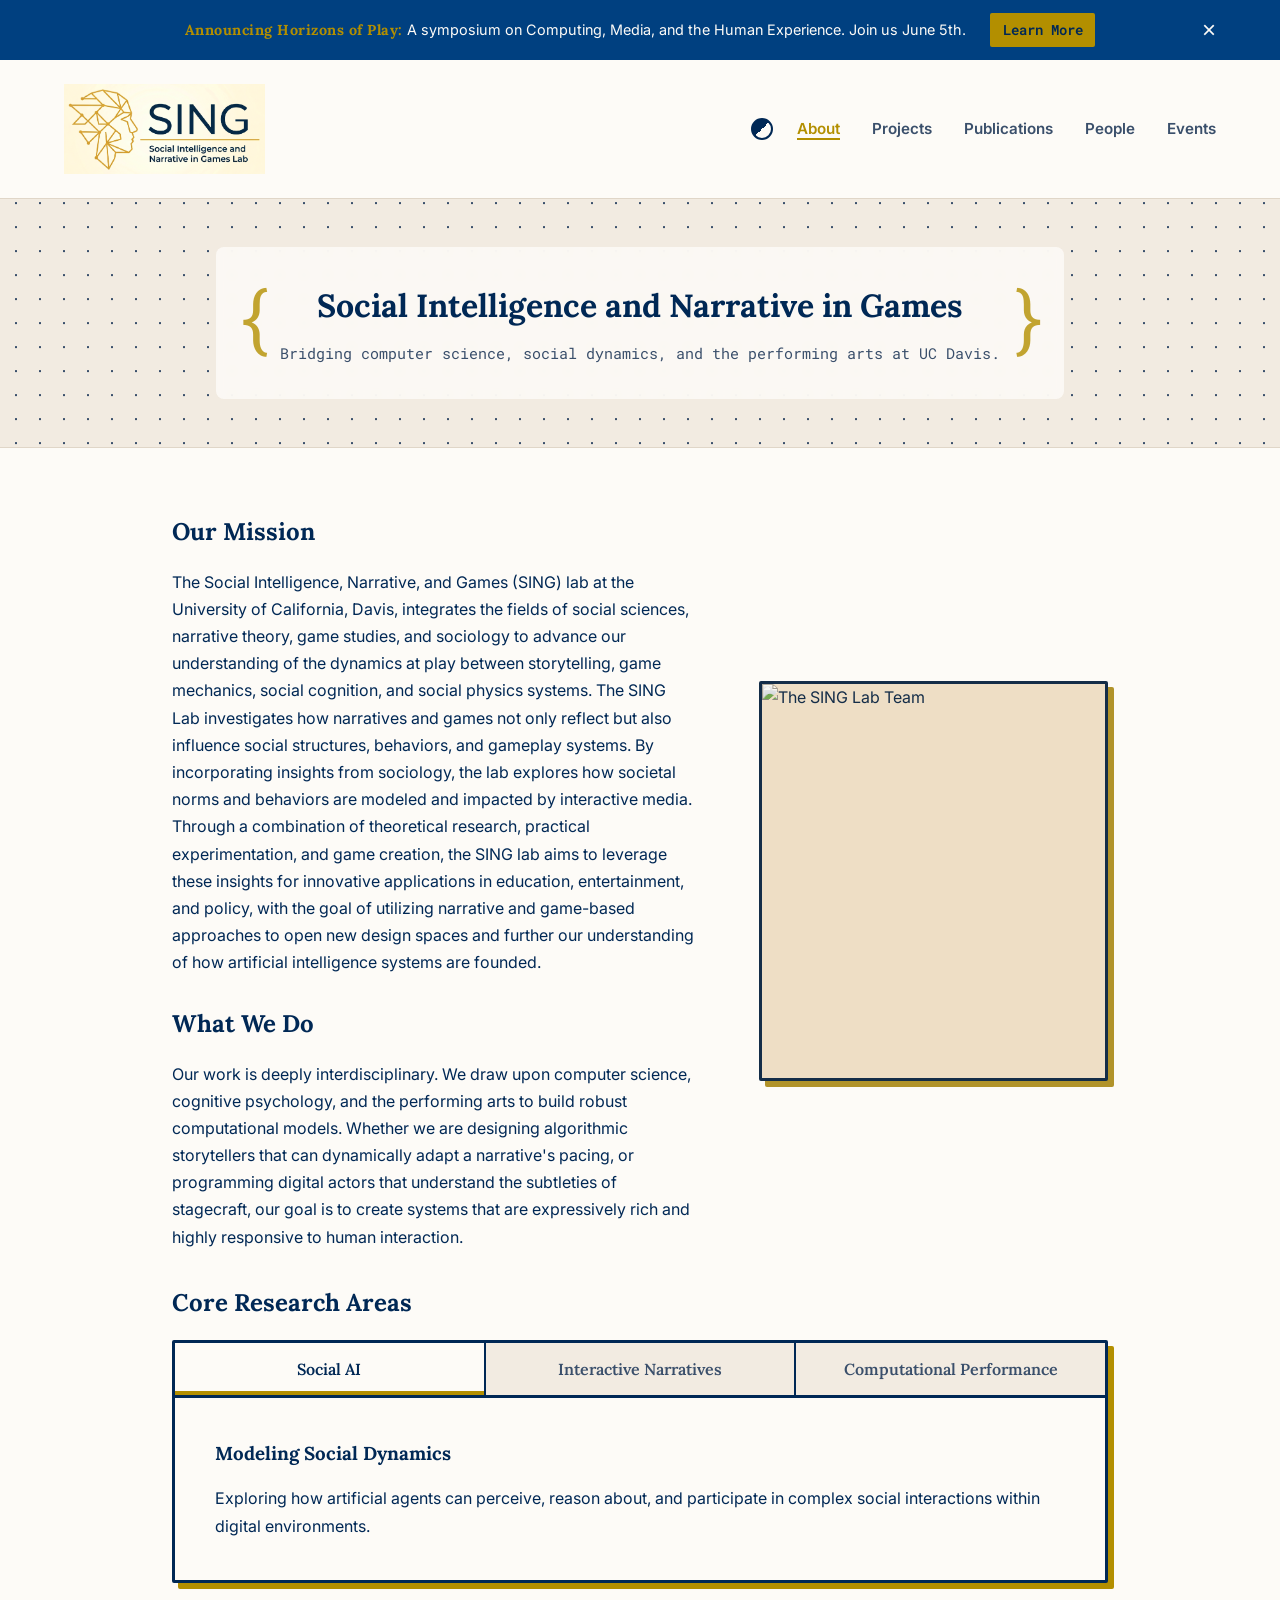
==== commit 295754ed: "changes to mission statement" ====
--- a/index.html
+++ b/index.html
@@ -44,7 +44,7 @@
     <section class="container pb-2 split-layout">
         <div class="about-text">
             <h2>Our Mission</h2>
-            <p>Founded at the intersection of artificial intelligence and interactive media, the SING Lab is dedicated to pushing the boundaries of how machines understand and generate human-like social interactions. We believe that the next leap in computing will not just be about processing data, but about understanding nuance, emotion, and story.</p>
+            <p>The Social Intelligence, Narrative, and Games (SING) lab at the University of California, Davis, integrates the fields of social sciences, narrative theory, game studies, and sociology to advance our understanding of the dynamics at play between storytelling, game mechanics, social cognition, and social physics systems. The SING Lab investigates how narratives and games not only reflect but also influence social structures, behaviors, and gameplay systems. By incorporating insights from sociology, the lab explores how societal norms and behaviors are modeled and impacted by interactive media. Through a combination of theoretical research, practical experimentation, and game creation, the SING lab aims to leverage these insights for innovative applications in education, entertainment, and policy, with the goal of utilizing narrative and game-based approaches to open new design spaces and further our understanding of how artificial intelligence systems are founded.</p>
             <br>
             <h2>What We Do</h2>
             <p>Our work is deeply interdisciplinary. We draw upon computer science, cognitive psychology, and the performing arts to build robust computational models. Whether we are designing algorithmic storytellers that can dynamically adapt a narrative's pacing, or programming digital actors that understand the subtleties of stagecraft, our goal is to create systems that are expressively rich and highly responsive to human interaction.</p>
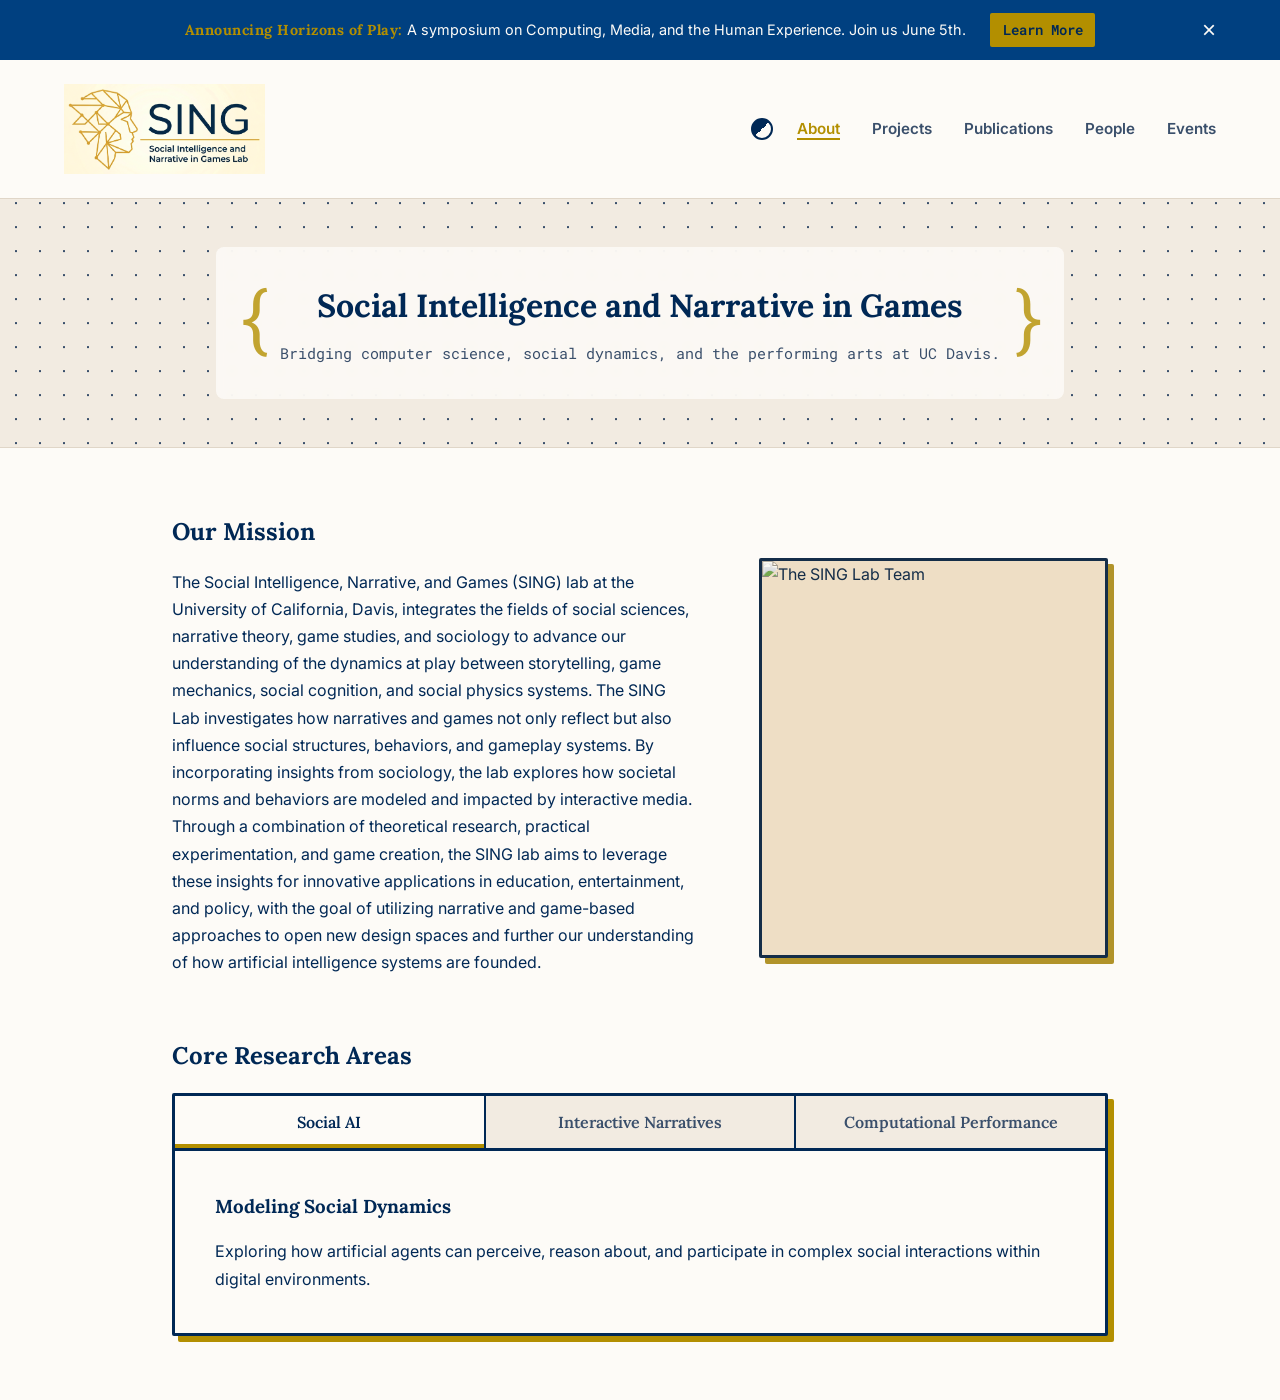
==== commit e871faf6: "removing extra about text" ====
--- a/index.html
+++ b/index.html
@@ -46,8 +46,6 @@
             <h2>Our Mission</h2>
             <p>The Social Intelligence, Narrative, and Games (SING) lab at the University of California, Davis, integrates the fields of social sciences, narrative theory, game studies, and sociology to advance our understanding of the dynamics at play between storytelling, game mechanics, social cognition, and social physics systems. The SING Lab investigates how narratives and games not only reflect but also influence social structures, behaviors, and gameplay systems. By incorporating insights from sociology, the lab explores how societal norms and behaviors are modeled and impacted by interactive media. Through a combination of theoretical research, practical experimentation, and game creation, the SING lab aims to leverage these insights for innovative applications in education, entertainment, and policy, with the goal of utilizing narrative and game-based approaches to open new design spaces and further our understanding of how artificial intelligence systems are founded.</p>
             <br>
-            <h2>What We Do</h2>
-            <p>Our work is deeply interdisciplinary. We draw upon computer science, cognitive psychology, and the performing arts to build robust computational models. Whether we are designing algorithmic storytellers that can dynamically adapt a narrative's pacing, or programming digital actors that understand the subtleties of stagecraft, our goal is to create systems that are expressively rich and highly responsive to human interaction.</p>
         </div>
         
         <div class="about-image">
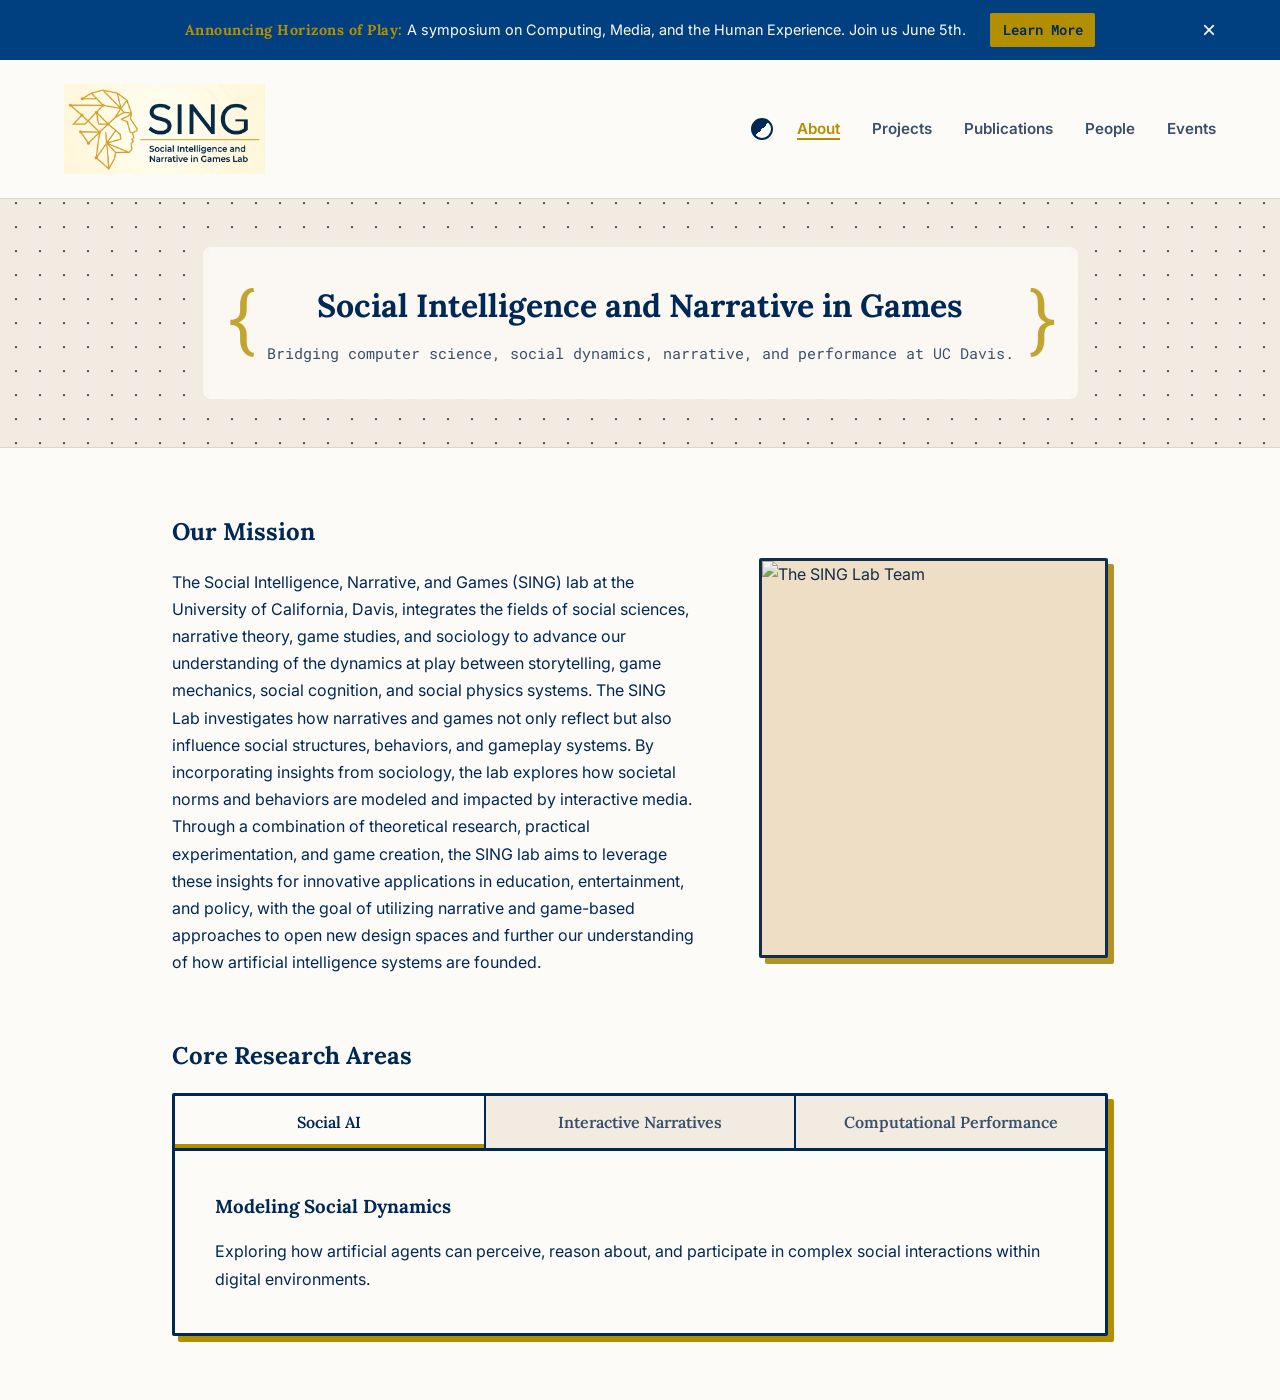
==== commit cb659955: "adding sitemap, additional content" ====
--- a/index.html
+++ b/index.html
@@ -3,6 +3,7 @@
 <head>
     <meta charset="UTF-8">
     <meta name="viewport" content="width=device-width, initial-scale=1.0">
+    <meta name="description" content="Explore the SING Lab at UC Davis. We research social intelligence, interactive narrative, and computational performance in games and AI.">
     <title>About | SING Lab</title>
     <link rel="stylesheet" href="style.css">
     <link href="https://fonts.googleapis.com/css2?family=Lora:wght@400;600&family=Inter:wght@300;400;600&family=Roboto+Mono:wght@700&display=swap" rel="stylesheet">
@@ -37,14 +38,14 @@
     <header class="hero">
         <div class="container hero-content">
             <h1 id="glitch-target">Social Intelligence and Narrative in Games</h1>
-            <p>Bridging computer science, social dynamics, and the performing arts at UC Davis.</p>
+            <p>Bridging computer science, social dynamics, narrative, and performance at UC Davis.</p>
         </div>
     </header>
 
     <section class="container pb-2 split-layout">
         <div class="about-text">
             <h2>Our Mission</h2>
-            <p>The Social Intelligence, Narrative, and Games (SING) lab at the University of California, Davis, integrates the fields of social sciences, narrative theory, game studies, and sociology to advance our understanding of the dynamics at play between storytelling, game mechanics, social cognition, and social physics systems. The SING Lab investigates how narratives and games not only reflect but also influence social structures, behaviors, and gameplay systems. By incorporating insights from sociology, the lab explores how societal norms and behaviors are modeled and impacted by interactive media. Through a combination of theoretical research, practical experimentation, and game creation, the SING lab aims to leverage these insights for innovative applications in education, entertainment, and policy, with the goal of utilizing narrative and game-based approaches to open new design spaces and further our understanding of how artificial intelligence systems are founded.</p>
+            <p>The Social Intelligence, Narrative, and Games (SING) lab at the University of California, Davis, integrates the fields of social sciences, narrative theory, game studies, and sociology to advance our understanding of the dynamics at play between storytelling, game mechanics, social cognition, and social physics systems. The SING Lab investigates how narratives and games not only reflect but also influence social structures, behaviors, and gameplay systems. By incorporating insights from sociology, the lab explores how societal norms and behaviors are modeled and impacted by interactive media. Through a combination of theoretical research, practical experimentation, and game creation, the SING lab aims to leverage these insights for innovative applications in education, entertainment, and policy, with the goal of utilizing narrative and game-based approaches to open new design spaces and further our understanding of how <span class="unstable-text" data-text="artificial intelligence systems">artificial intelligence systems</span> are founded.</p>
             <br>
         </div>
         
--- a/style.css
+++ b/style.css
@@ -363,10 +363,11 @@
 }
 
 .profile-pic {
-    width: 150px;
-    height: 150px;
+    width: 180px; /* Increased from 150px */
+    height: 180px; /* Increased from 150px */
     border-radius: 50%;
     object-fit: cover; /* Ensures non-square images aren't stretched */
+    object-position: center 10%; /* OPTIONAL FIX: Shifts the focus slightly upward if heads are being cut off */
     border: 3px solid var(--text-main);
     box-shadow: 4px 4px 0px var(--accent-gold);
     margin-bottom: 1.5rem;
@@ -654,6 +655,27 @@
 }
 
 /* =========================================
+   Call to Action (CTA) Buttons
+   ========================================= */
+.cta-btn {
+    display: inline-block;
+    background-color: var(--accent-gold);
+    color: var(--bg-main);
+    padding: 0.8rem 1.5rem;
+    text-decoration: none;
+    font-family: var(--font-mono);
+    font-weight: bold;
+    border-radius: 4px;
+    box-shadow: 4px 4px 0px var(--text-main);
+    transition: transform 0.2s ease, box-shadow 0.2s ease;
+}
+
+.cta-btn:hover {
+    transform: translateY(-2px);
+    box-shadow: 4px 6px 0px var(--text-main);
+}
+
+/* =========================================
    10. 404 PAGE: INTERACTIVE TERMINAL
    ========================================= */
 .story-container {
@@ -935,6 +957,12 @@
     .hero p { font-size: 1.1rem; }
     .container { padding: 2.5rem 1.5rem; }
     
+    /* NEW: Hero Bracket Mobile Fixes */
+    .hero-content { padding: 1.5rem 2.5rem; }
+    .hero-content::before, .hero-content::after { font-size: 3rem; }
+    .hero-content::before { left: 0.5rem; }
+    .hero-content::after { right: 0.5rem; }
+    
     .tab-buttons { flex-direction: column; }
     .tab-btn { border-right: none; border-bottom: 2px solid var(--text-main); }
     .tab-btn:last-child { border-bottom: none; }
@@ -946,7 +974,8 @@
         gap: 1.5rem;
     }
     
-    .pub-item { padding: 1rem 0; }
+    /* UPDATED: Publication Card Mobile Fix */
+    .pub-item { padding: 1.25rem 1.5rem; } 
     .pub-container-box { padding: 1.5rem; }
 
     /* Collapse split layouts into a single column on mobile */
@@ -955,4 +984,148 @@
         grid-template-columns: 1fr;
         gap: 2rem;
     }
+
+    /* Fixes overflowing CTA buttons by making them full-width */
+    .cta-btn {
+        display: block;
+        width: 100%;
+        text-align: center;
+        box-sizing: border-box;
+        white-space: normal; /* Ensures long text wraps instead of breaking the layout */
+    }
+}
+
+/* =========================================
+   15. EASTER EGG: TERMINAL THEME OVERRIDE
+   ========================================= */
+body.terminal-theme {
+    --bg-main: #050505;
+    --bg-secondary: #0a0a0a;
+    --text-main: #00ff00; 
+    --text-muted: #00aa00;
+    --accent-blue: #00ff00;
+    --accent-gold: #00ff00;
+    --border-color: #004400;
+}
+
+/* Force Monospace and remove soft UI elements */
+body.terminal-theme * {
+    font-family: var(--font-mono) !important;
+    border-radius: 0 !important;
+    box-shadow: none !important;
+}
+
+/* Give images a retro green CRT monitor wash */
+body.terminal-theme img,
+body.terminal-theme .profile-pic,
+body.terminal-theme .image-frame {
+    filter: grayscale(100%) contrast(1.5) sepia(100%) hue-rotate(80deg) !important;
+    border: 2px solid #00ff00 !important;
+}
+
+/* --- THE HERO OVERRIDES --- */
+
+/* Convert the dot grid into a terminal wireframe grid */
+body.terminal-theme .hero,
+body.terminal-theme.dark-theme .hero {
+    background-color: #021102; /* Deepest green/black */
+    background-image: 
+        linear-gradient(rgba(0, 255, 0, 0.15) 1px, transparent 1px),
+        linear-gradient(90deg, rgba(0, 255, 0, 0.15) 1px, transparent 1px);
+    background-size: 40px 40px; 
+    border-bottom: 2px solid #00ff00;
+}
+
+/* Convert the frosted glass into a glowing terminal prompt box */
+body.terminal-theme .hero-content,
+body.terminal-theme.dark-theme .hero-content {
+    background-color: rgba(5, 5, 5, 0.9);
+    border: 1px solid #00ff00;
+    backdrop-filter: none;
+    -webkit-backdrop-filter: none;
+    box-shadow: 0 0 20px rgba(0, 255, 0, 0.15); /* Soft neon glow */
+}
+
+/* Force the curly brackets to match the neon theme */
+body.terminal-theme .hero-content::before,
+body.terminal-theme .hero-content::after,
+body.terminal-theme.dark-theme .hero-content::before,
+body.terminal-theme.dark-theme .hero-content::after {
+    color: #00ff00;
+    opacity: 1;
+    text-shadow: 0 0 10px rgba(0, 255, 0, 0.5);
+}
+
+/* Disable the theme toggle while the terminal is active */
+body.terminal-theme #theme-toggle {
+    opacity: 0.2;
+    pointer-events: none; /* Prevents clicking */
+    cursor: not-allowed;
+    filter: grayscale(100%);
+}
+
+/* =========================================
+   16. EASTER EGG: UNSTABLE TEXT (SLICED)
+   ========================================= */
+.unstable-text {
+    cursor: help;
+    display: inline-block;
+    position: relative;
+    /* Instant color transition so the base text disappears immediately on hover */
+    transition: color 0s; 
+}
+
+/* Duplicates the text twice so we can manipulate the halves */
+.unstable-text::before,
+.unstable-text::after {
+    content: attr(data-text);
+    position: absolute;
+    top: 0;
+    left: 0;
+    width: 100%;
+    height: 100%;
+    color: var(--accent-gold);
+    opacity: 0; /* Hidden until hover */
+    pointer-events: none;
+}
+
+/* Crops this layer so ONLY the top 50% is visible */
+.unstable-text::before {
+    clip-path: polygon(0 0, 100% 0, 100% 50%, 0 50%);
+}
+
+/* Crops this layer so ONLY the bottom 50% is visible */
+.unstable-text::after {
+    clip-path: polygon(0 50%, 100% 50%, 100% 100%, 0 100%);
+}
+
+/* The Hover Trigger */
+.unstable-text:hover {
+    color: transparent; /* Hides the original text */
+}
+
+/* Reveal and animate the halves */
+.unstable-text:hover::before {
+    opacity: 1;
+    animation: snap-right 0.2s cubic-bezier(0.25, 1, 0.5, 1) 1;
+}
+
+.unstable-text:hover::after {
+    opacity: 1;
+    animation: snap-left 0.2s cubic-bezier(0.25, 1, 0.5, 1) 1;
+}
+
+/* Keyframes for the sharp, mechanical snap */
+@keyframes snap-right {
+    0%   { transform: translateX(0); }
+    15%  { transform: translateX(8px); }
+    85%  { transform: translateX(8px); }
+    100% { transform: translateX(0); }
+}
+
+@keyframes snap-left {
+    0%   { transform: translateX(0); }
+    15%  { transform: translateX(-8px); }
+    85%  { transform: translateX(-8px); }
+    100% { transform: translateX(0); }
 }
